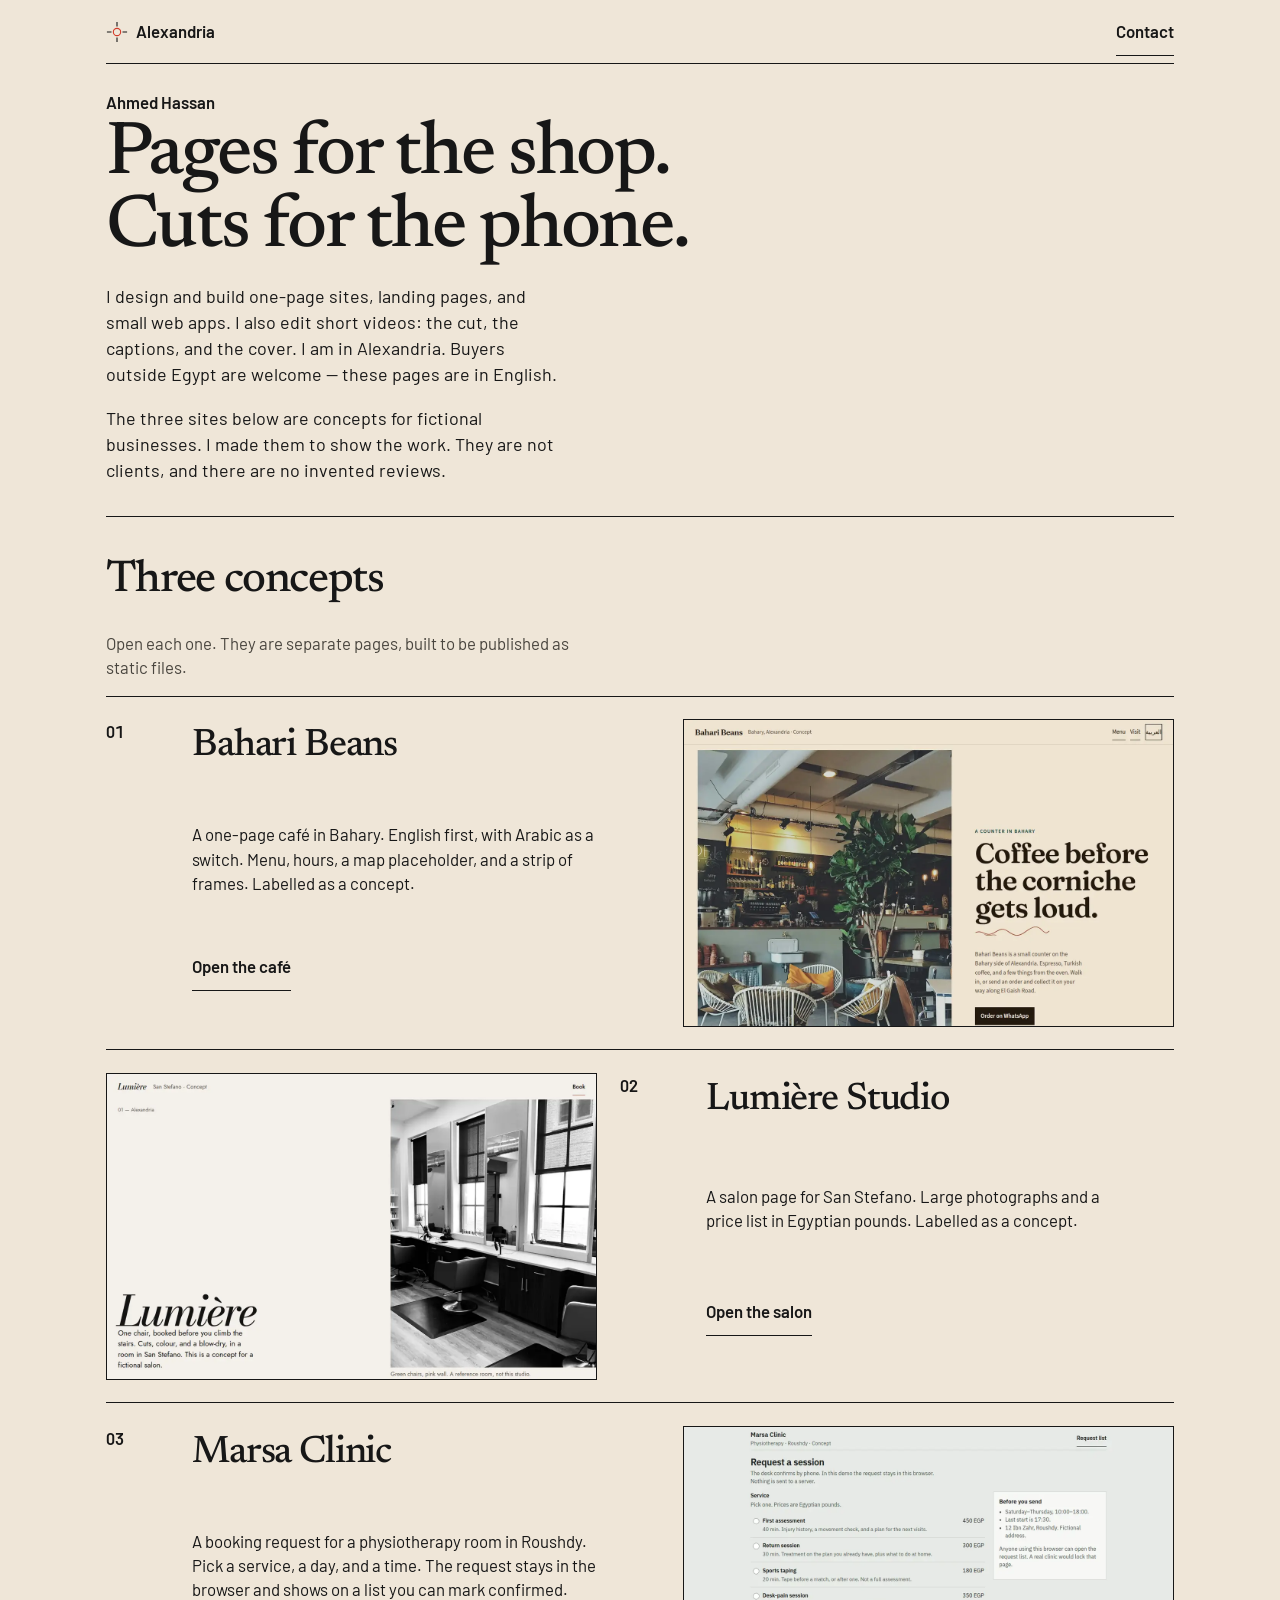
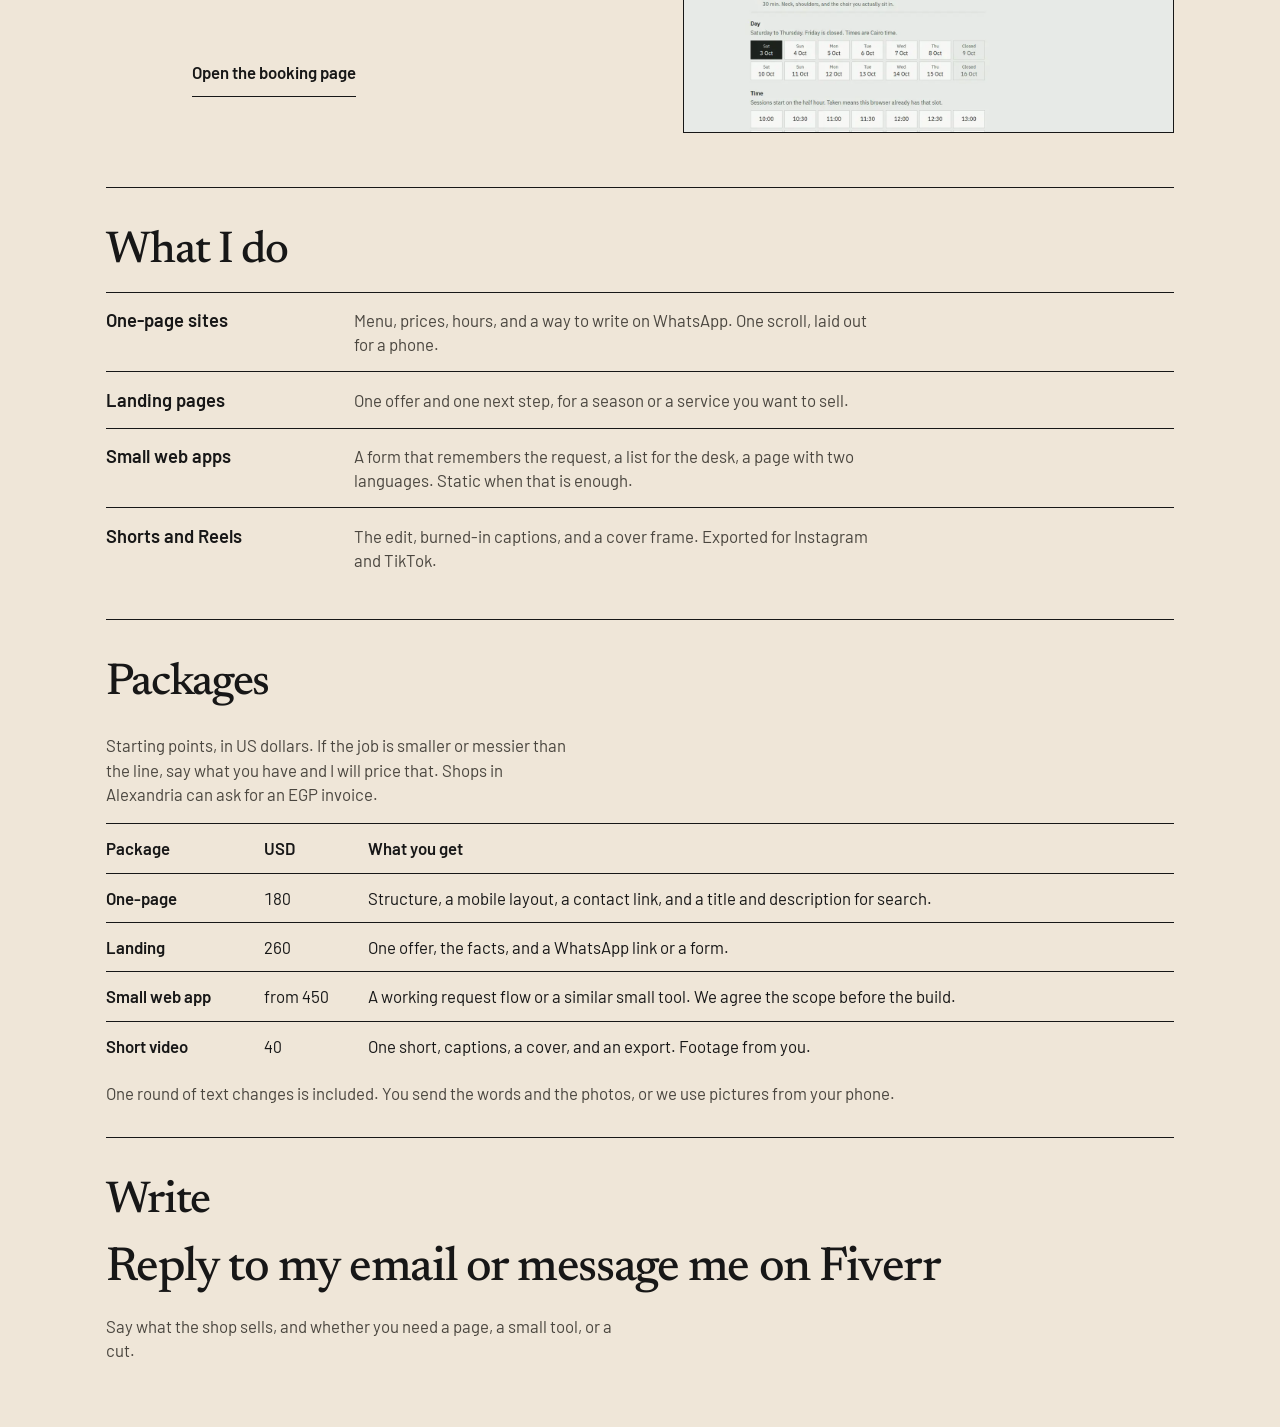
==== index.html @ 7d27de2e "Publish the static portfolio at the repository root. Place the finished site files on main with .noj" ====
<!doctype html>
<html lang="en">
  <head>
    <meta charset="utf-8" />
    <meta name="viewport" content="width=device-width, initial-scale=1" />
    <title>Ahmed Hassan — web pages and short video</title>
    <meta
      name="description"
      content="Ahmed Hassan builds one-page sites, landing pages, and small web apps, and edits short videos with captions and covers. Based in Alexandria. The linked demos are fictional concepts."
    />
    <meta name="theme-color" content="#efe6d8" />
    <meta property="og:title" content="Ahmed Hassan — web pages and short video" />
    <meta
      property="og:description"
      content="One-page sites, landing pages, small web apps, and short-video edits. Concepts for fictional shops, not claimed clients."
    />
    <meta property="og:type" content="website" />
    <meta property="og:image" content="./og.png" />
    <link rel="icon" href="./favicon.svg" type="image/svg+xml" />
    <link rel="stylesheet" href="./fonts/faces.css" />
    <link rel="stylesheet" crossorigin href="./assets/index-BCDy5tfk.css">
  </head>
  <body>
    <a class="skip" href="#main">Skip to content</a>
    <div class="frame">
      <header class="top">
        <p class="loc">
          <svg class="crop" viewBox="0 0 24 24" aria-hidden="true">
            <circle cx="12" cy="12" r="4" fill="none" stroke="#d23b2a" stroke-width="1.2" />
            <path d="M12 1v5M12 18v5M1 12h5M18 12h5" stroke="#171717" stroke-width="1.2" />
          </svg>
          Alexandria
        </p>
        <a class="contact" href="#write">Contact</a>
      </header>
      <main id="main">
        <p class="who">Ahmed Hassan</p>
        <h1>Pages for the shop. Cuts for the phone.</h1>
        <p class="deck">
          I design and build one-page sites, landing pages, and small web apps. I also edit short
          videos: the cut, the captions, and the cover. I am in Alexandria. Buyers outside Egypt
          are welcome — these pages are in English.
        </p>
        <p class="deck">
          The three sites below are concepts for fictional businesses. I made them to show the
          work. They are not clients, and there are no invented reviews.
        </p>

        <section aria-labelledby="concepts-title">
          <hr class="rule" />
          <h2 id="concepts-title">Three concepts</h2>
          <p class="note">Open each one. They are separate pages, built to be published as static files.</p>

          <article class="concept">
            <p class="num">01</p>
            <h3>Bahari Beans</h3>
            <p>
              A one-page café in Bahary. English first, with Arabic as a switch. Menu, hours, a map
              placeholder, and a strip of frames. Labelled as a concept.
            </p>
            <a class="open" href="cafe/">Open the café</a>
            <figure class="shot">
              <img
                src="./media/plate-cafe.webp"
                width="1440"
                height="900"
                alt="Screenshot of the Bahari Beans concept page, headline and café photograph."
              />
            </figure>
          </article>

          <article class="concept">
            <p class="num">02</p>
            <h3>Lumière Studio</h3>
            <p>
              A salon page for San Stefano. Large photographs and a price list in Egyptian pounds.
              Labelled as a concept.
            </p>
            <a class="open" href="salon/">Open the salon</a>
            <figure class="shot">
              <img
                src="./media/plate-salon.webp"
                width="1440"
                height="900"
                alt="Screenshot of the Lumière Studio concept page, large italic name beside a salon photograph."
              />
            </figure>
          </article>

          <article class="concept">
            <p class="num">03</p>
            <h3>Marsa Clinic</h3>
            <p>
              A booking request for a physiotherapy room in Roushdy. Pick a service, a day, and a
              time. The request stays in the browser and shows on a list you can mark confirmed.
            </p>
            <a class="open" href="booking/">Open the booking page</a>
            <figure class="shot">
              <img
                src="./media/plate-booking.webp"
                width="1440"
                height="900"
                alt="Screenshot of the Marsa Clinic booking form, with services and days."
              />
            </figure>
          </article>
        </section>

        <section aria-labelledby="services-title">
          <hr class="rule" />
          <h2 id="services-title">What I do</h2>
          <dl class="services">
            <div>
              <dt>One-page sites</dt>
              <dd>Menu, prices, hours, and a way to write on WhatsApp. One scroll, laid out for a phone.</dd>
            </div>
            <div>
              <dt>Landing pages</dt>
              <dd>One offer and one next step, for a season or a service you want to sell.</dd>
            </div>
            <div>
              <dt>Small web apps</dt>
              <dd>
                A form that remembers the request, a list for the desk, a page with two languages.
                Static when that is enough.
              </dd>
            </div>
            <div>
              <dt>Shorts and Reels</dt>
              <dd>The edit, burned-in captions, and a cover frame. Exported for Instagram and TikTok.</dd>
            </div>
          </dl>
        </section>

        <section aria-labelledby="packages-title">
          <hr class="rule" />
          <h2 id="packages-title">Packages</h2>
          <p class="note">
            Starting points, in US dollars. If the job is smaller or messier than the line, say what
            you have and I will price that. Shops in Alexandria can ask for an EGP invoice.
          </p>
          <table class="sheet">
            <caption>One round of text changes is included. You send the words and the photos, or we use pictures from your phone.</caption>
            <thead>
              <tr>
                <th scope="col">Package</th>
                <th scope="col">USD</th>
                <th scope="col">What you get</th>
              </tr>
            </thead>
            <tbody>
              <tr>
                <th scope="row">One-page</th>
                <td class="usd">180</td>
                <td>Structure, a mobile layout, a contact link, and a title and description for search.</td>
              </tr>
              <tr>
                <th scope="row">Landing</th>
                <td class="usd">260</td>
                <td>One offer, the facts, and a WhatsApp link or a form.</td>
              </tr>
              <tr>
                <th scope="row">Small web app</th>
                <td class="usd">from 450</td>
                <td>A working request flow or a similar small tool. We agree the scope before the build.</td>
              </tr>
              <tr>
                <th scope="row">Short video</th>
                <td class="usd">40</td>
                <td>One short, captions, a cover, and an export. Footage from you.</td>
              </tr>
            </tbody>
          </table>
        </section>

        <section id="write" aria-labelledby="write-title">
          <hr class="rule" />
          <h2 id="write-title">Write</h2>
          <!-- TODO contact -->
          <p class="mail">Reply to my email or message me on Fiverr</p>
          <p class="colophon">
            Say what the shop sells, and whether you need a page, a small tool, or a cut.
          </p>
        </section>
      </main>
    </div>
  </body>
</html>
---- fonts/faces.css ----
@font-face {
  font-family: Newsreader;
  font-style: normal;
  font-weight: 500;
  font-display: swap;
  src: url("./newsreader-500.woff2") format("woff2");
}

@font-face {
  font-family: Barlow;
  font-style: normal;
  font-weight: 400;
  font-display: swap;
  src: url("./barlow-400.woff2") format("woff2");
}

@font-face {
  font-family: Barlow;
  font-style: normal;
  font-weight: 600;
  font-display: swap;
  src: url("./barlow-600.woff2") format("woff2");
}
---- assets/index-BCDy5tfk.css ----
:root{--paper: #efe6d8;--ink: #171717;--muted: #4a463f;--red: #d23b2a;--serif: Newsreader, "Iowan Old Style", Georgia, serif;--sans: Barlow, "Avenir Next", "Segoe UI", sans-serif;color-scheme:light}*,*:before,*:after{box-sizing:border-box}html{scroll-behavior:smooth}body{margin:0;background:var(--paper);color:var(--ink);font-family:var(--sans);font-size:1.05rem;line-height:1.45;overflow-x:clip}img{max-width:100%;height:auto;display:block}a{color:inherit}:focus{outline:none}:focus-visible{outline:2px solid var(--ink);outline-offset:3px}::selection{background:#f0c7c0;color:var(--ink)}.skip{position:absolute;inset-inline-start:.6rem;top:-4rem;background:var(--ink);color:var(--paper);padding:.5rem .75rem;z-index:5;text-decoration:none}.skip:focus{top:.5rem}.frame{max-width:1120px;margin:0 auto;padding:0 1.1rem 3rem}.top{display:flex;align-items:center;justify-content:space-between;gap:1rem;min-height:64px;border-bottom:1px solid var(--ink)}.loc{display:flex;align-items:center;gap:.55rem;margin:0;font-weight:600}.crop{width:22px;height:22px;display:block}.contact{min-height:48px;display:inline-flex;align-items:center;text-decoration:none;border-bottom:1px solid var(--ink);font-weight:600}.who{margin:1.6rem 0 .3rem;font-weight:600}h1{margin:0;max-width:14ch;font-family:var(--serif);font-weight:500;font-size:clamp(2.5rem,7vw,4.7rem);line-height:.98;letter-spacing:-.03em}.deck{max-width:46ch;font-size:1.12rem}.rule{border:0;border-top:1px solid var(--ink);margin:2rem 0}h2{margin:0 0 .4rem;font-family:var(--serif);font-weight:500;font-size:clamp(2rem,4vw,2.8rem);letter-spacing:-.03em}.note{max-width:52ch;color:var(--muted)}.concept{display:grid;gap:.8rem;padding:1.4rem 0;border-top:1px solid var(--ink)}.num{margin:0;font-variant-numeric:tabular-nums;font-weight:600}.concept h3{margin:0;font-family:var(--serif);font-weight:500;font-size:clamp(1.8rem,3vw,2.4rem);letter-spacing:-.03em}.concept p{margin:0;max-width:46ch}.open{font-weight:600;text-decoration:none;border-bottom:1px solid var(--ink);min-height:48px;display:inline-flex;align-items:center;justify-self:start}.shot{margin:.4rem 0 0}.shot img{width:100%;border:1px solid var(--ink);aspect-ratio:16 / 10;object-fit:cover;object-position:top center;background:#e4dccb}.services{margin:0}.services div{display:grid;gap:.2rem;padding:.9rem 0;border-top:1px solid var(--ink)}.services dt{font-weight:600;font-size:1.15rem}.services dd{margin:0;max-width:58ch;color:var(--muted)}.sheet{width:100%;border-collapse:collapse}.sheet caption{text-align:start;caption-side:bottom;padding-top:.7rem;color:var(--muted)}.sheet th,.sheet td{text-align:start;vertical-align:top;padding:.75rem .8rem .75rem 0;border-top:1px solid var(--ink)}.sheet th{font-weight:600}.usd{font-variant-numeric:tabular-nums;white-space:nowrap}.mail{font-family:var(--serif);font-size:clamp(1.8rem,4vw,3rem);letter-spacing:-.03em;line-height:1.15;margin:.2rem 0 .8rem}.colophon{color:var(--muted);max-width:58ch}@media(min-width:800px){.frame{padding-inline:1.6rem}.concept{grid-template-columns:4rem minmax(0,1fr) minmax(260px,1.05fr);gap:.7rem 1.4rem;align-items:start}.concept .num{grid-column:1;grid-row:1}.concept h3{grid-column:2;grid-row:1}.concept>p{grid-column:2;grid-row:2}.concept .open{grid-column:2;grid-row:3}.concept .shot{grid-column:3;grid-row:1 / span 3;margin-top:0}.concept:nth-of-type(2n){grid-template-columns:minmax(260px,1.05fr) 4rem minmax(0,1fr)}.concept:nth-of-type(2n) .shot{grid-column:1}.concept:nth-of-type(2n) .num{grid-column:2}.concept:nth-of-type(2n) h3,.concept:nth-of-type(2n)>p,.concept:nth-of-type(2n) .open{grid-column:3}.services div{grid-template-columns:14rem 1fr;column-gap:1.5rem;align-items:baseline}}@media(prefers-reduced-motion:reduce){html{scroll-behavior:auto}}
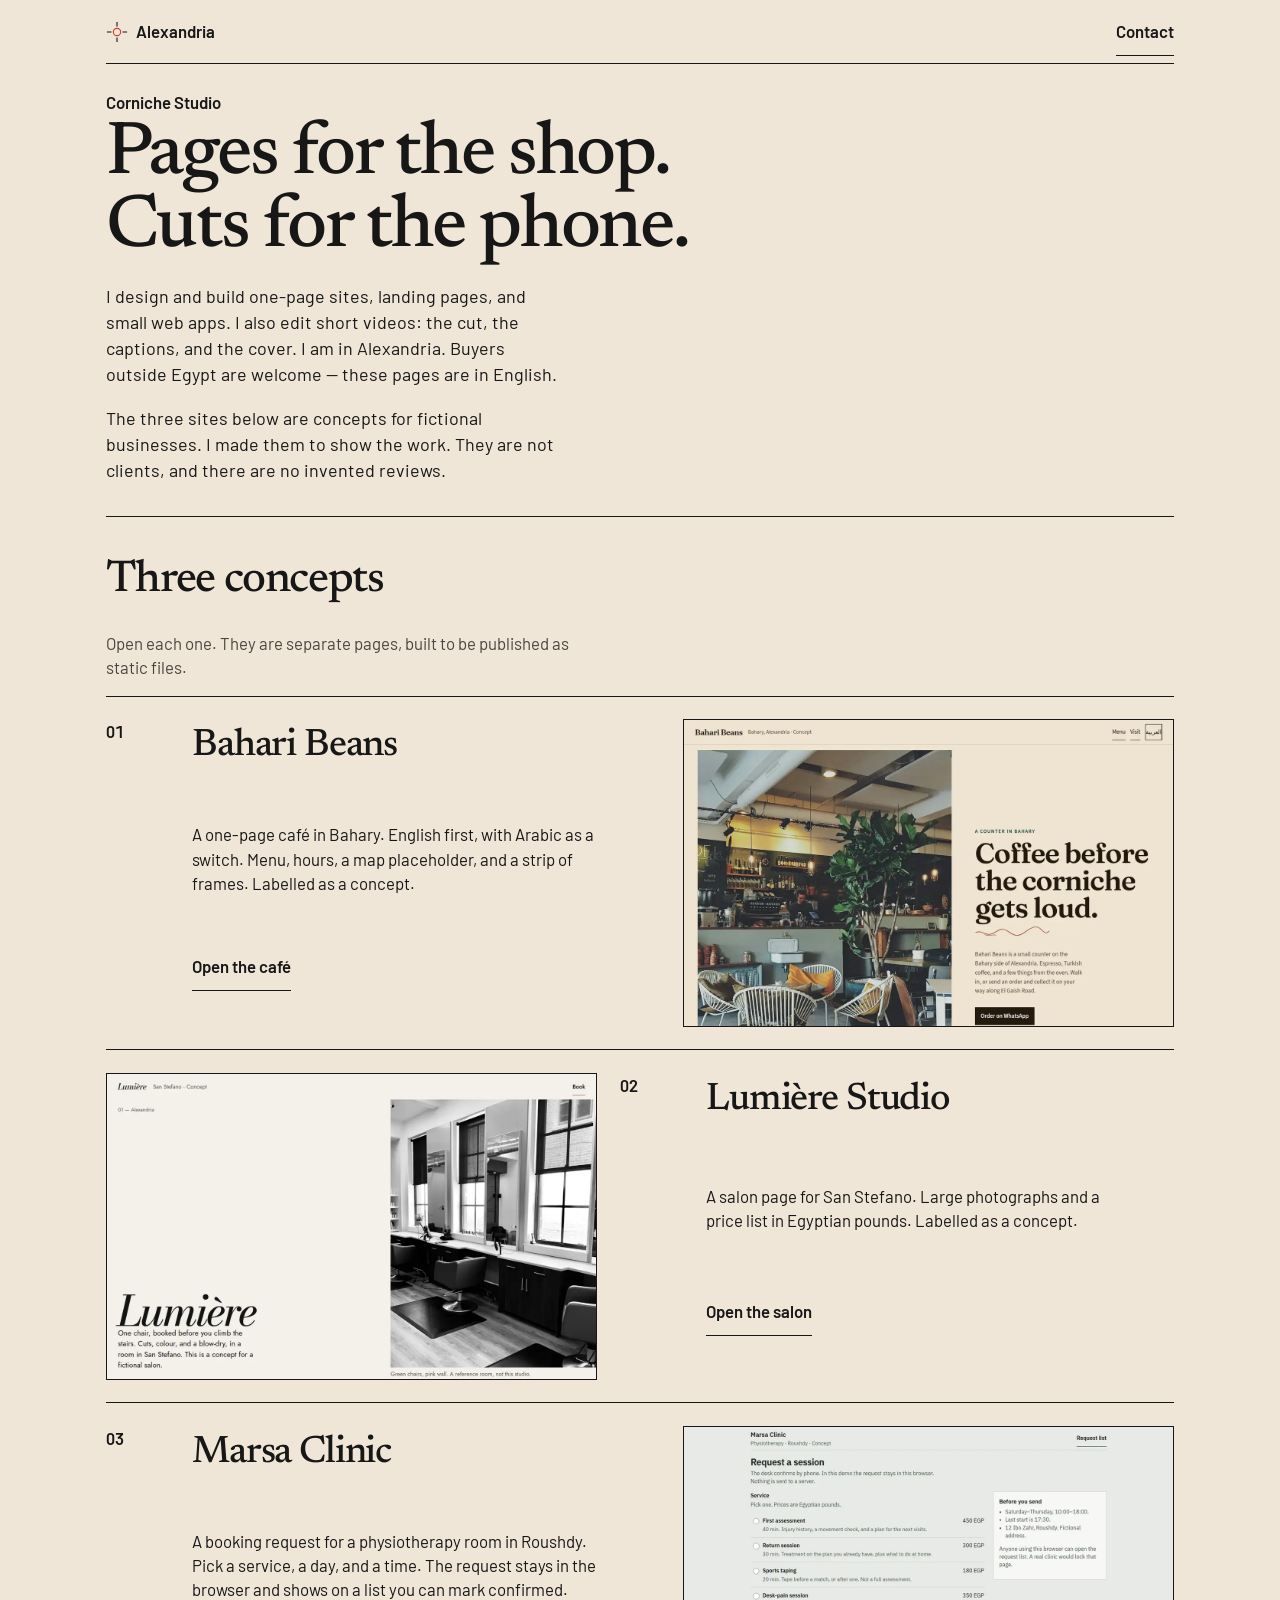
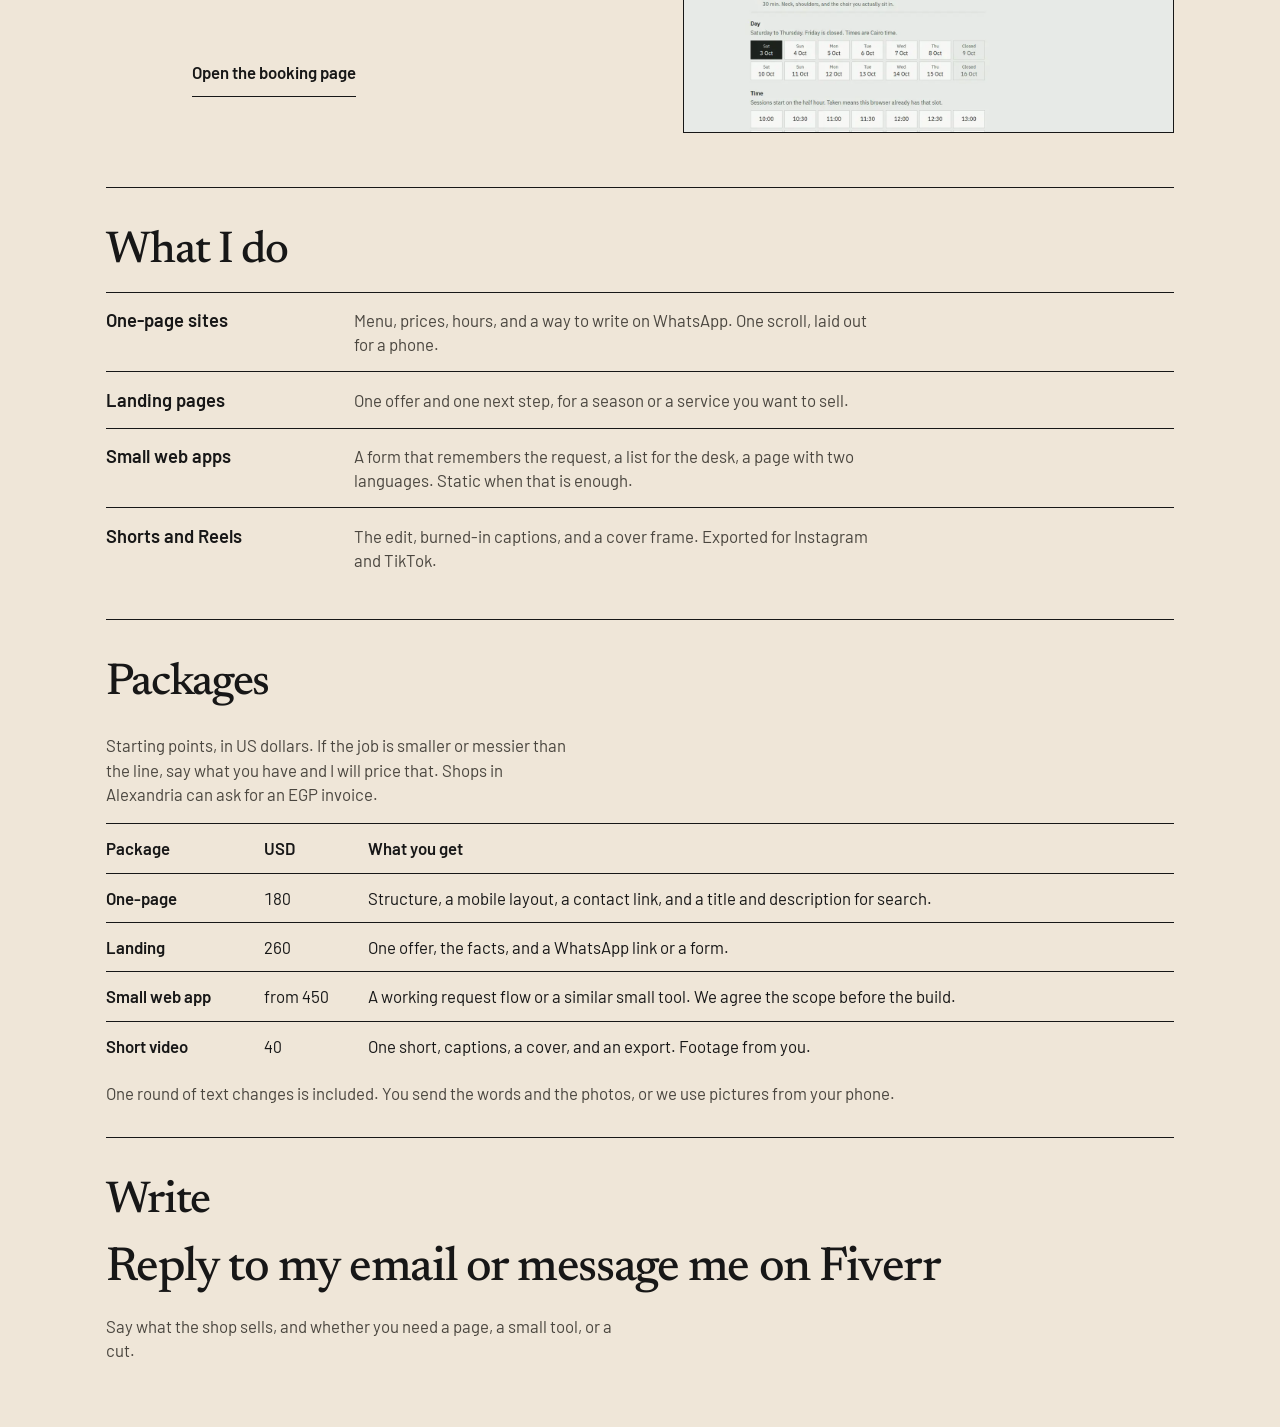
==== commit d861301d: "Rebrand portfolio to Corniche Studio (title, meta, name line, README)." ====
--- a/index.html
+++ b/index.html
@@ -3,13 +3,13 @@
   <head>
     <meta charset="utf-8" />
     <meta name="viewport" content="width=device-width, initial-scale=1" />
-    <title>Ahmed Hassan — web pages and short video</title>
+    <title>Corniche Studio — web pages and short video</title>
     <meta
       name="description"
-      content="Ahmed Hassan builds one-page sites, landing pages, and small web apps, and edits short videos with captions and covers. Based in Alexandria. The linked demos are fictional concepts."
+      content="Corniche Studio builds one-page sites, landing pages, and small web apps, and edits short videos with captions and covers. Based in Alexandria. The linked demos are fictional concepts."
     />
     <meta name="theme-color" content="#efe6d8" />
-    <meta property="og:title" content="Ahmed Hassan — web pages and short video" />
+    <meta property="og:title" content="Corniche Studio — web pages and short video" />
     <meta
       property="og:description"
       content="One-page sites, landing pages, small web apps, and short-video edits. Concepts for fictional shops, not claimed clients."
@@ -34,7 +34,7 @@
         <a class="contact" href="#write">Contact</a>
       </header>
       <main id="main">
-        <p class="who">Ahmed Hassan</p>
+        <p class="who">Corniche Studio</p>
         <h1>Pages for the shop. Cuts for the phone.</h1>
         <p class="deck">
           I design and build one-page sites, landing pages, and small web apps. I also edit short
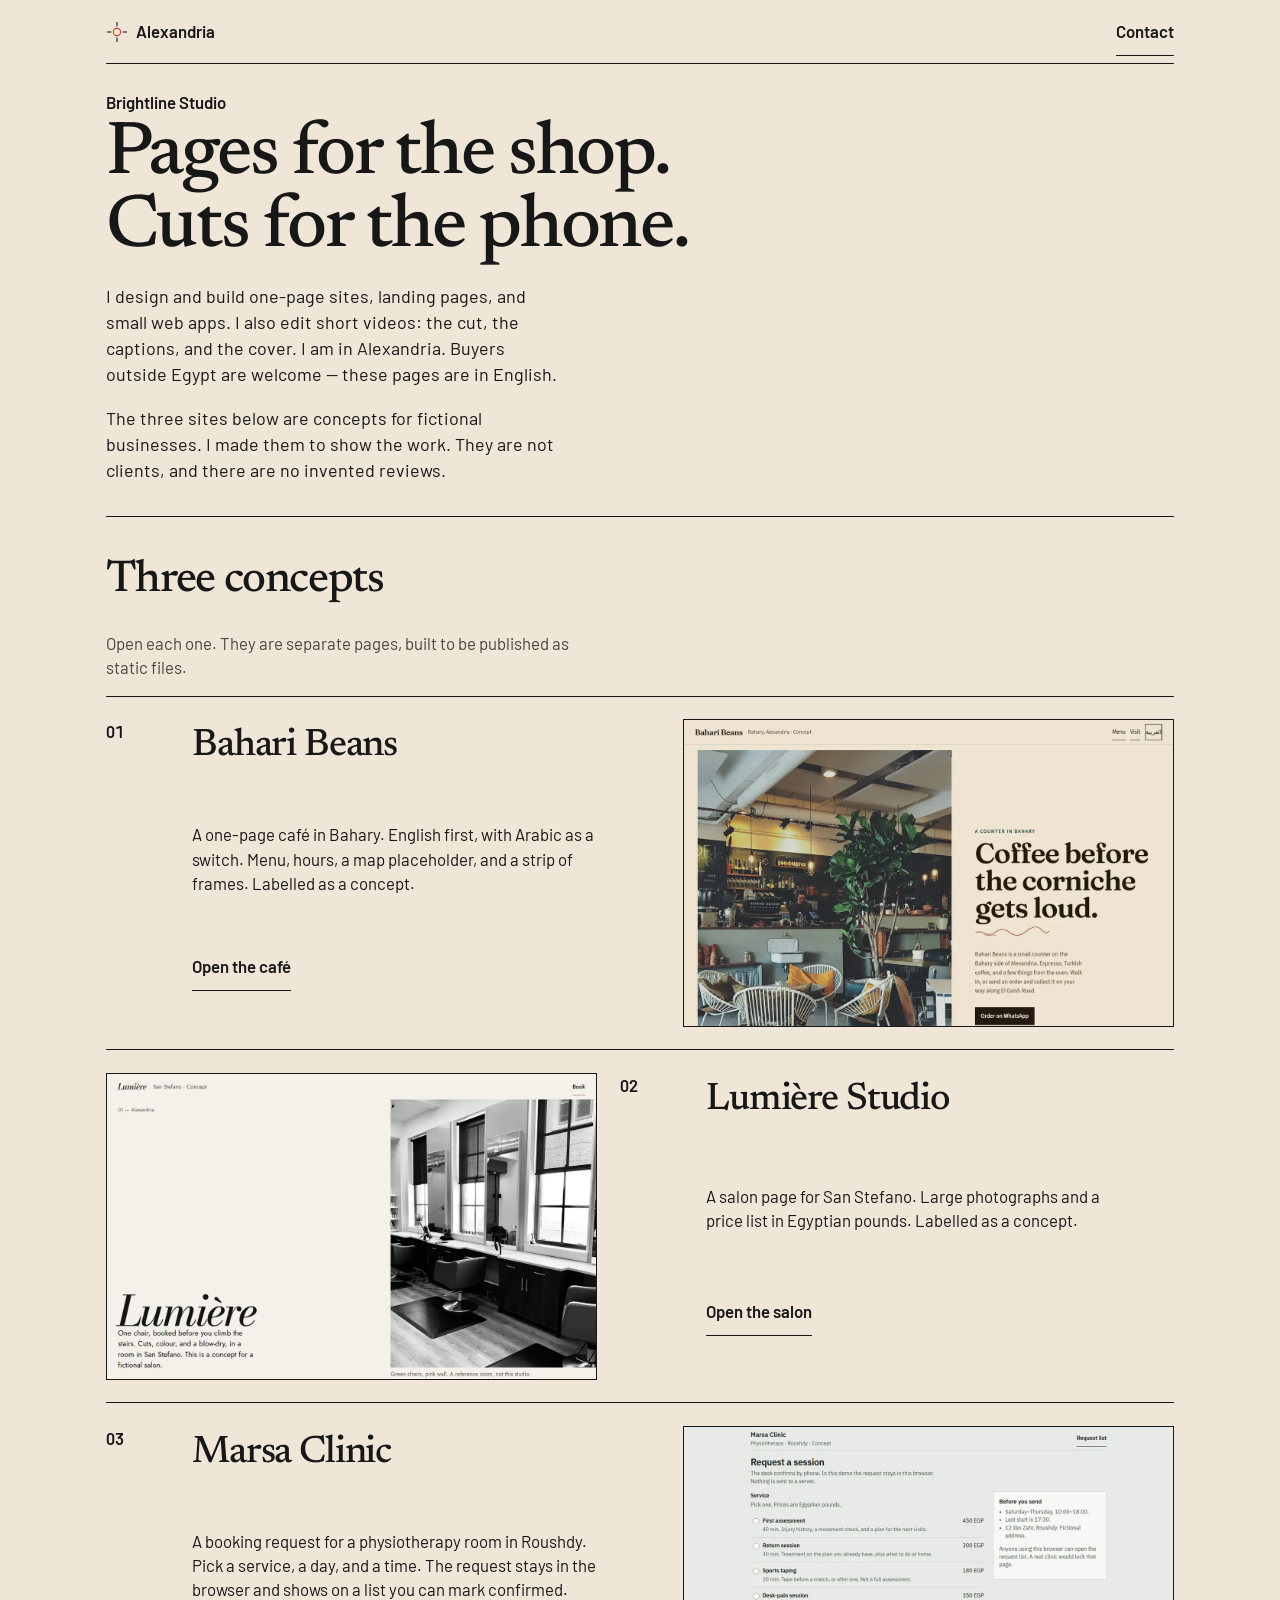
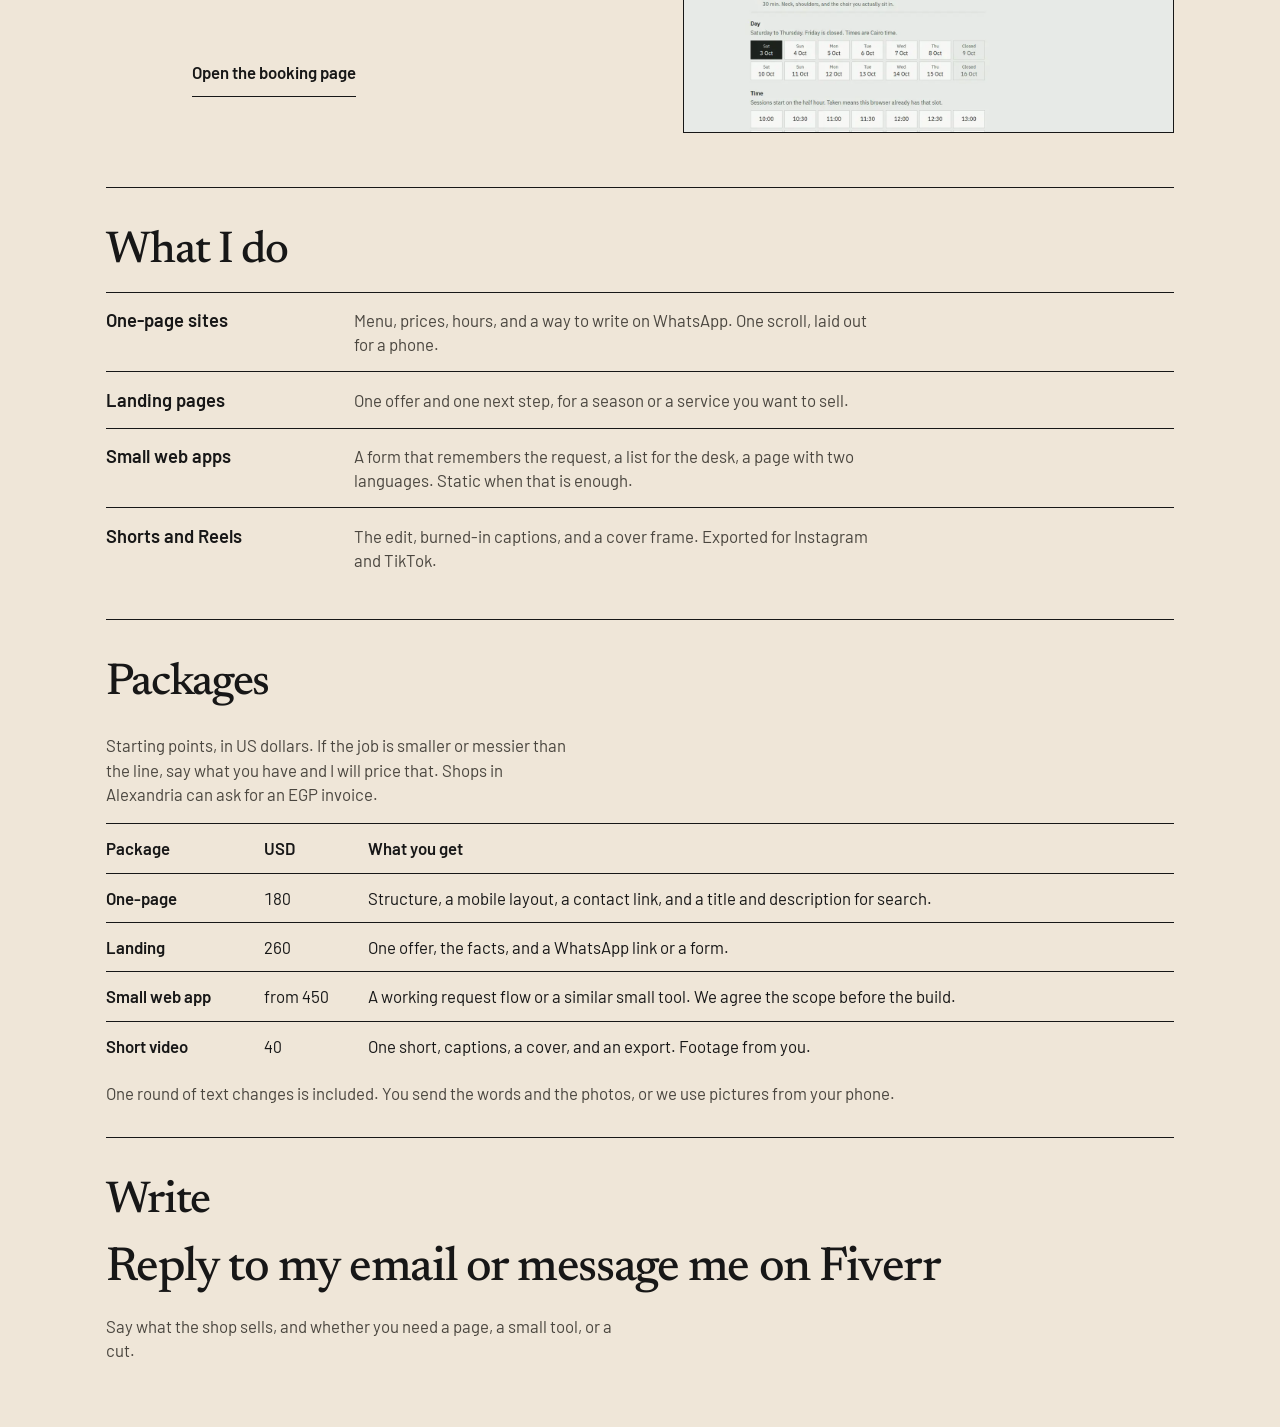
==== commit 388d763c: "Rebrand the public studio name to Brightline Studio. Update the homepage title, description, and vis" ====
--- a/index.html
+++ b/index.html
@@ -3,13 +3,13 @@
   <head>
     <meta charset="utf-8" />
     <meta name="viewport" content="width=device-width, initial-scale=1" />
-    <title>Corniche Studio — web pages and short video</title>
+    <title>Brightline Studio — web pages and short video</title>
     <meta
       name="description"
-      content="Corniche Studio builds one-page sites, landing pages, and small web apps, and edits short videos with captions and covers. Based in Alexandria. The linked demos are fictional concepts."
+      content="Brightline Studio builds one-page sites, landing pages, and small web apps, and edits short videos with captions and covers. Based in Alexandria. The linked demos are fictional concepts."
     />
     <meta name="theme-color" content="#efe6d8" />
-    <meta property="og:title" content="Corniche Studio — web pages and short video" />
+    <meta property="og:title" content="Brightline Studio — web pages and short video" />
     <meta
       property="og:description"
       content="One-page sites, landing pages, small web apps, and short-video edits. Concepts for fictional shops, not claimed clients."
@@ -34,7 +34,7 @@
         <a class="contact" href="#write">Contact</a>
       </header>
       <main id="main">
-        <p class="who">Corniche Studio</p>
+        <p class="who">Brightline Studio</p>
         <h1>Pages for the shop. Cuts for the phone.</h1>
         <p class="deck">
           I design and build one-page sites, landing pages, and small web apps. I also edit short
